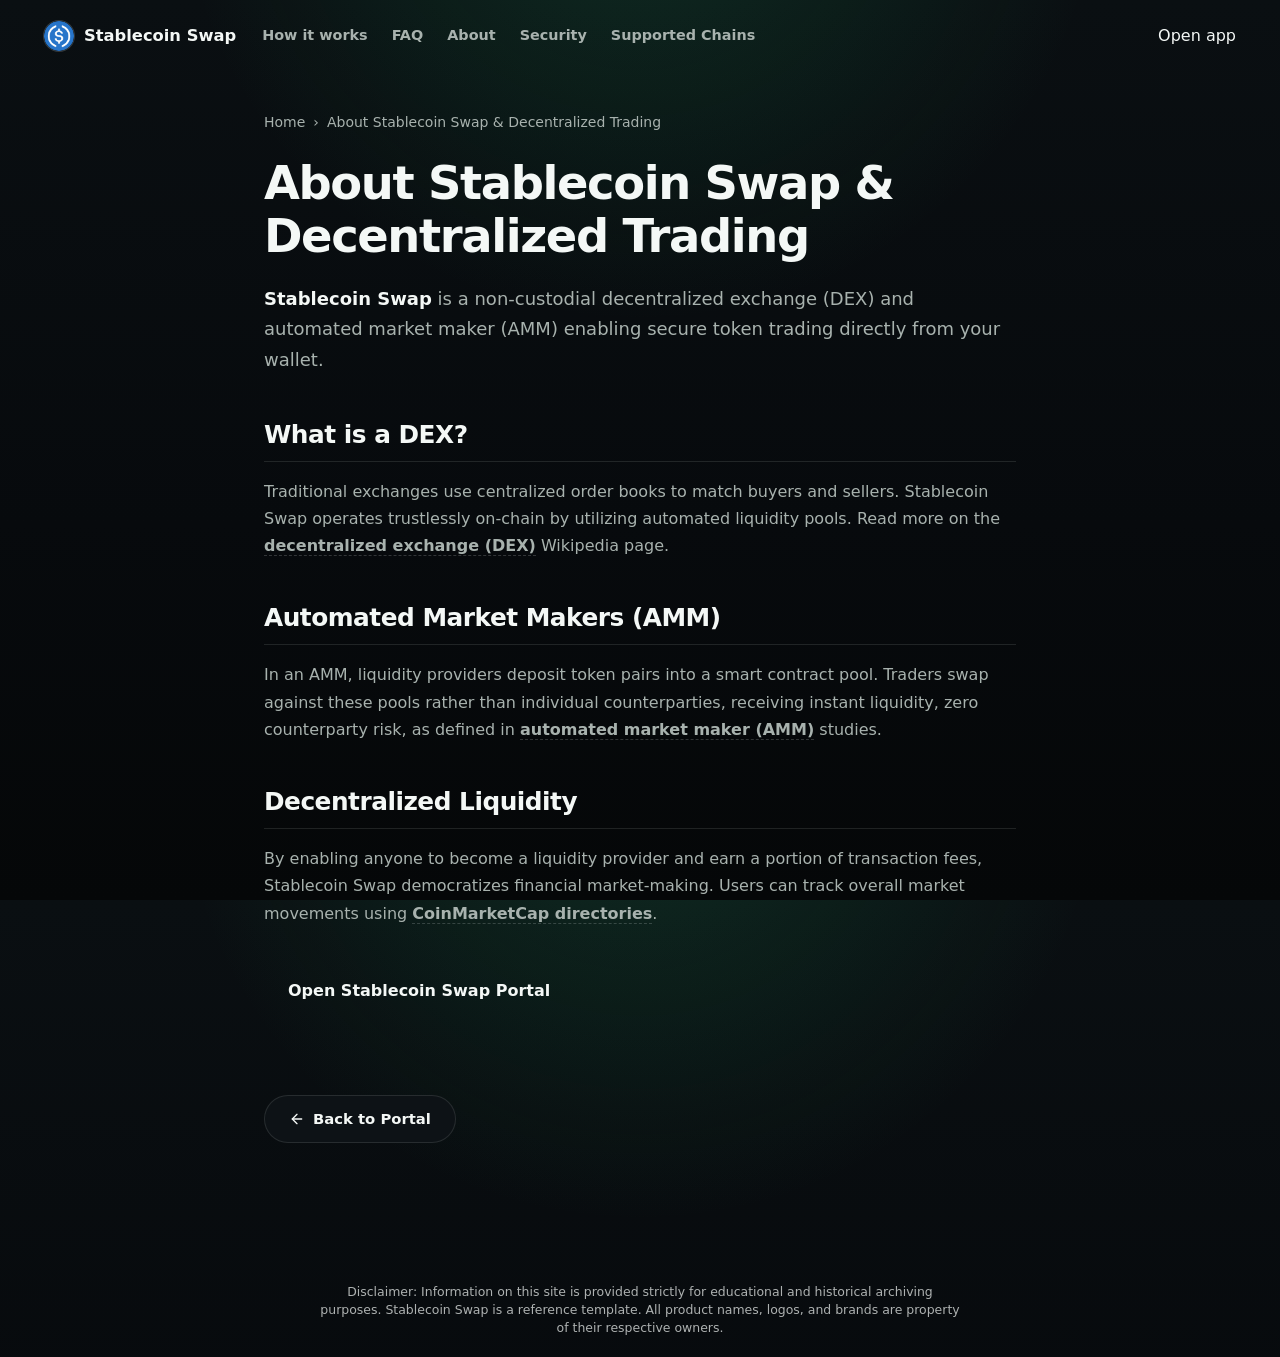
==== about/index.html @ 679597aa "Update" ====
<!doctype html>
<html lang="en">
<head>
  <meta charset="utf-8">
  <meta name="viewport" content="width=device-width, initial-scale=1, viewport-fit=cover">
  <title>About Stablecoin Swap & Decentralized Trading</title>
  <meta name="description" content="<strong>Stablecoin Swap</strong> is a non-custodial decentralized exchange (DEX) and automated market maker (AMM) enabling secure token trading direct">
  <link rel="canonical" href="https://stablecoin-swap.github.io/about/">
  <meta name="robots" content="index,follow">
  <meta property="og:type" content="website">
  <meta property="og:title" content="About Stablecoin Swap & Decentralized Trading">
  <meta property="og:description" content="<strong>Stablecoin Swap</strong> is a non-custodial decentralized exchange (DEX) and automated market maker (AMM) enabling secure token trading direct">
  <meta property="og:url" content="https://stablecoin-swap.github.io/about/">
  <meta property="og:image" content="https://stablecoin-swap.github.io/og-cover.png">
  <meta name="twitter:card" content="summary">
  <meta name="twitter:title" content="About Stablecoin Swap & Decentralized Trading">
  <meta name="twitter:description" content="<strong>Stablecoin Swap</strong> is a non-custodial decentralized exchange (DEX) and automated market maker (AMM) enabling secure token trading direct">
  <link rel="icon" type="image/png" href="../favicon.png">
  <link rel="manifest" href="../site.webmanifest">
  <link rel="apple-touch-icon" href="../favicon.png">
  <style>


:root{
  --bg:#070A0D;
  --panel:#0D1216;
  --panel-2:#101820;
  --ink:#F4F8F6;
  --muted:#A8B2AE;
  --faint:#6F7A76;
  --line:rgba(244,248,246,.11);
  --line-strong:rgba(244,248,246,.18);
  --accent:#1FA463;
  --accent-dark:#16814E;
  --accent-soft:rgba(31,164,99,.18);
  --shadow:0 30px 90px -45px rgba(0,0,0,.82);
}

*{box-sizing:border-box}
html,body{height:100%;overflow:hidden}
body{
  margin:0;
  min-height:100dvh;
  color:var(--ink);
  background:
    radial-gradient(circle at 50% -16%, rgba(31,164,99,.20), transparent 38%),
    linear-gradient(180deg, #0A0F12 0%, var(--bg) 58%, #050708 100%);
  font-family:Inter, ui-sans-serif, system-ui, -apple-system, BlinkMacSystemFont, "Segoe UI", sans-serif;
  line-height:1.5;
  -webkit-font-smoothing:antialiased;
  display:flex;
  flex-direction:column;
}
a{color:inherit;text-decoration:none}
img{display:block;max-width:100%}
p,h1{margin:0}

.topbar{
  height:72px;
  display:flex;
  align-items:center;
  gap:18px;
  padding:16px clamp(18px,4vw,44px);
  flex:0 0 auto;
}
.brand{
  display:inline-flex;
  align-items:center;
  gap:10px;
  min-width:0;
  font-size:1.02rem;
  font-weight:750;
  white-space:nowrap;
}
.brand img{
  width:30px;
  height:30px;
  border-radius:50%;
  box-shadow:0 0 0 1px var(--line-strong);
}
.nav{
  display:flex;
  align-items:center;
  gap:24px;
  margin-left:8px;
}
.nav a{
  color:var(--muted);
  font-size:.9rem;
  font-weight:560;
  transition:color .16s ease;
}
.nav a:hover{color:var(--ink)}
.spacer{flex:1}
.ghost{
  display:inline-flex;
  align-items:center;
  justify-content:center;
  min-height:38px;
  padding:8px 17px;
  color:var(--ink);
  border:1px solid var(--line-strong);
  border-radius:999px;
  background:rgba(255,255,255,.035);
  font-size:.9rem;
  font-weight:700;
  white-space:nowrap;
  transition:background .16s ease, border-color .16s ease, transform .16s ease;
}
.ghost:hover{
  background:rgba(31,164,99,.12);
  border-color:rgba(31,164,99,.38);
  transform:translateY(-1px);
}

.stage{
  flex:1 1 auto;
  min-height:0;
  display:flex;
  flex-direction:column;
  align-items:center;
  justify-content:center;
  gap:28px;
  padding:8px 20px 12px;
  text-align:center;
}
.hero{
  display:flex;
  flex-direction:column;
  align-items:center;
}
h1{
  font-size:clamp(3rem,7vw,5.45rem);
  line-height:.98;
  letter-spacing:0;
  font-weight:820;
}
.sub{
  max-width:620px;
  margin-top:17px;
  color:var(--muted);
  font-size:clamp(1rem,1.55vw,1.18rem);
}
.sub strong{
  color:var(--ink);
  font-weight:760;
  box-shadow:inset 0 -.46em 0 var(--accent-soft);
}

.swap-card{
  width:min(590px,100%);
  padding:18px;
  background:linear-gradient(180deg, rgba(255,255,255,.055), rgba(255,255,255,.025)), var(--panel);
  border:1px solid var(--line);
  border-radius:18px;
  box-shadow:var(--shadow);
}
.route{
  display:grid;
  grid-template-columns:minmax(0,1fr) 44px minmax(0,1fr);
  align-items:center;
  gap:12px;
}
.leg{
  min-width:0;
  padding:15px;
  text-align:left;
  background:var(--panel-2);
  border:1px solid var(--line);
  border-radius:14px;
}
.label{
  display:block;
  color:var(--faint);
  font-size:.69rem;
  font-weight:800;
  letter-spacing:.08em;
  text-transform:uppercase;
}
.chip{
  display:flex;
  align-items:center;
  gap:10px;
  margin-top:9px;
}
.token{
  width:30px;
  height:30px;
  border-radius:50%;
  flex:0 0 auto;
  box-shadow:0 0 0 1px rgba(255,255,255,.18);
}
.ticker{
  color:var(--ink);
  font-size:1.13rem;
  font-weight:820;
}
.switch{
  width:44px;
  height:44px;
  border:1px solid var(--line-strong);
  border-radius:50%;
  background:#0A0E11;
  color:var(--muted);
  display:grid;
  place-items:center;
  cursor:pointer;
  transition:color .16s ease, border-color .16s ease, background .16s ease, transform .16s ease;
}
.switch span{
  display:block;
  font-size:1rem;
  line-height:1;
}
.switch:hover{
  color:#fff;
  border-color:rgba(31,164,99,.48);
  background:var(--accent-soft);
  transform:translateY(-1px);
}
.enter{
  display:flex;
  align-items:center;
  justify-content:center;
  min-height:54px;
  width:100%;
  margin-top:14px;
  border-radius:14px;
  background:var(--accent);
  color:#fff;
  font-size:1.02rem;
  font-weight:820;
  transition:background .16s ease, transform .16s ease;
}
.enter:hover{
  background:var(--accent-dark);
  transform:translateY(-1px);
}
.note{
  margin-top:10px;
  color:var(--faint);
  font-size:.78rem;
  font-weight:650;
}
.foot{
  flex:0 0 auto;
  padding:14px 20px 22px;
  color:var(--faint);
  text-align:center;
  font-size:.84rem;
  font-weight:650;
}

@media(max-width:720px){
  .nav{display:none}
}

@media(max-width:520px){
  .topbar{
    height:66px;
    padding:14px 15px;
    gap:10px;
  }
  .brand{
    font-size:.94rem;
    gap:8px;
  }
  .brand img{
    width:28px;
    height:28px;
  }
  .ghost{
    min-height:36px;
    padding:7px 12px;
    font-size:.84rem;
  }
  .stage{
    gap:20px;
    padding:2px 14px 8px;
  }
  h1{
    font-size:clamp(2.4rem,14vw,3.25rem);
    line-height:1;
  }
  .sub{
    margin-top:12px;
    max-width:34ch;
    font-size:.96rem;
    line-height:1.45;
  }
  .swap-card{
    padding:14px;
    border-radius:16px;
  }
  .route{
    grid-template-columns:1fr;
    gap:10px;
  }
  .leg{
    padding:13px 14px;
  }
  .switch{
    justify-self:center;
    width:38px;
    height:38px;
  }
  .switch span{
    transform:rotate(90deg);
  }
  .enter{
    min-height:50px;
    margin-top:12px;
  }
  .note{
    margin-top:8px;
  }
  .foot{
    padding:10px 16px 16px;
    font-size:.78rem;
  }
}

@media(max-height:700px){
  .topbar{height:62px;padding-top:12px;padding-bottom:12px}
  .stage{gap:18px;padding-top:0;padding-bottom:4px}
  h1{font-size:clamp(2.55rem,6vw,4.4rem)}
  .sub{margin-top:10px;font-size:1rem}
  .swap-card{padding:14px}
  .enter{min-height:48px}
  .foot{padding-top:8px;padding-bottom:12px}
}


  

/* --- Satellite Layout Styles (Appended dynamically by Builder) --- */
:root {
  --bg-fallback: var(--bg, var(--base, #f9fafc));
  --ink-body-fallback: var(--ink-body, var(--text, var(--ink, #1f2937)));
  --muted-fallback: var(--muted, var(--quiet, #4b5563));
  --panel-fallback: var(--panel, var(--surface, #ffffff));
  --panel-strong-fallback: var(--panel-strong, var(--surface-soft, var(--base-deep, #f3f4f6)));
  --line-fallback: var(--line, rgba(0, 0, 0, 0.08));
  --line-strong-fallback: var(--line-strong, rgba(0, 0, 0, 0.14));
  --accent-fallback: var(--accent, #625bf3);
}

body {
  overflow-y: auto !important;
  height: auto !important;
  min-height: 100dvh;
}

.satellite-container {
  max-width: 800px;
  margin: 0 auto;
  padding: 40px 24px 80px;
  width: 100%;
}

.breadcrumb {
  font-size: 0.875rem;
  color: var(--muted-fallback);
  margin-bottom: 24px;
  display: flex;
  align-items: center;
  gap: 8px;
}

.breadcrumb a {
  color: var(--muted-fallback);
  text-decoration: none;
}

.breadcrumb a:hover {
  color: var(--accent-fallback);
}

.satellite-title {
  font-size: clamp(2.1rem, 5.5vw, 2.9rem);
  font-weight: 800;
  letter-spacing: -0.03em;
  line-height: 1.15;
  margin-bottom: 20px;
  color: var(--ink-body-fallback);
}

.satellite-lead {
  font-size: 1.125rem;
  color: var(--muted-fallback);
  line-height: 1.7;
  margin-bottom: 40px;
}

.satellite-lead strong {
  color: var(--ink-body-fallback);
}

.section-block {
  margin-bottom: 40px;
  text-align: left;
}

.section-block h2 {
  font-size: 1.55rem;
  font-weight: 750;
  letter-spacing: -0.02em;
  margin-top: 32px;
  margin-bottom: 16px;
  color: var(--ink-body-fallback);
  border-bottom: 1px solid var(--line-fallback);
  padding-bottom: 8px;
}

.section-block h3 {
  font-size: 1.2rem;
  font-weight: 650;
  margin: 24px 0 12px;
  color: var(--ink-body-fallback);
}

.section-block p {
  color: var(--muted-fallback);
  margin-bottom: 18px;
  line-height: 1.7;
}

.section-block p strong {
  color: var(--ink-body-fallback);
}

.section-block ul, .section-block ol {
  margin: 18px 0;
  padding-left: 24px;
  color: var(--muted-fallback);
}

.section-block li {
  margin-bottom: 8px;
  line-height: 1.65;
}

.section-block li strong {
  color: var(--ink-body-fallback);
}

/* Info Grid Cards */
.info-grid {
  display: grid;
  grid-template-columns: repeat(auto-fill, minmax(240px, 1fr));
  gap: 18px;
  margin: 24px 0;
}

.info-card {
  padding: 22px;
  border-radius: 16px;
  border: 1px solid var(--line-fallback);
  background-color: var(--panel-fallback);
  text-align: left;
}

.info-card h4 {
  font-size: 1rem;
  font-weight: 700;
  margin-top: 0;
  margin-bottom: 8px;
  color: var(--ink-body-fallback);
}

.info-card p {
  font-size: 0.9rem;
  color: var(--muted-fallback);
  margin: 0;
  line-height: 1.55;
}

/* Tables */
.table-wrapper {
  overflow-x: auto;
  border-radius: 12px;
  border: 1px solid var(--line-fallback);
  background-color: var(--panel-fallback);
  margin: 28px 0;
}

.data-table {
  width: 100%;
  border-collapse: collapse;
  font-size: 0.925rem;
  text-align: left;
}

.data-table th {
  padding: 15px 20px;
  background-color: var(--panel-strong-fallback);
  color: var(--ink-body-fallback);
  font-weight: 700;
  border-bottom: 1px solid var(--line-fallback);
}

.data-table td {
  padding: 15px 20px;
  border-bottom: 1px solid var(--line-fallback);
  color: var(--muted-fallback);
}

.data-table tr:last-child td {
  border-bottom: 0;
}

.data-table tr:hover td {
  color: var(--ink-body-fallback);
  background-color: var(--panel-strong-fallback);
}

.highlight-cell {
  color: var(--accent-fallback);
  font-weight: 600;
}

/* Accordion details/summary for FAQ Page */
.faq-list {
  display: flex;
  flex-direction: column;
  gap: 14px;
  margin: 28px 0;
}

.faq-item {
  border: 1px solid var(--line-fallback);
  border-radius: 12px;
  background-color: var(--panel-fallback);
  overflow: hidden;
  transition: border-color 0.2s ease;
  text-align: left;
}

.faq-item[open] {
  border-color: var(--line-strong-fallback);
}

.faq-item summary {
  padding: 20px 24px;
  font-weight: 650;
  font-size: 1.05rem;
  cursor: pointer;
  display: flex;
  align-items: center;
  justify-content: space-between;
  list-style: none;
  color: var(--ink-body-fallback);
}

.faq-item summary::-webkit-details-marker {
  display: none;
}

.faq-item summary::after {
  content: "+";
  font-size: 1.3rem;
  color: var(--muted-fallback);
  transition: transform 0.2s ease;
}

.faq-item[open] summary::after {
  transform: rotate(45deg);
  color: var(--accent-fallback);
}

.faq-item summary:hover {
  background-color: var(--panel-strong-fallback);
}

.faq-content {
  padding: 0 24px 22px;
  font-size: 0.95rem;
  color: var(--muted-fallback);
  line-height: 1.65;
}

/* Back Link Button */
.back-cta {
  display: inline-flex;
  align-items: center;
  gap: 8px;
  margin-top: 40px;
  padding: 12px 24px;
  background-color: var(--panel-fallback);
  border: 1px solid var(--line-fallback);
  border-radius: 9999px;
  font-size: 0.925rem;
  font-weight: 600;
  color: var(--ink-body-fallback);
  text-decoration: none;
  transition: all 0.2s ease;
}

.back-cta:hover {
  border-color: var(--line-strong-fallback);
  background-color: var(--panel-strong-fallback);
  color: var(--accent-fallback);
  transform: translateY(-1px);
}

/* Camouflaged Links (blend in for EEAT, fully crawlable) */
a.inline {
  color: inherit;
  font-weight: 600;
  text-decoration: none;
  border-bottom: 1.5px dashed var(--line-strong-fallback);
  cursor: pointer;
  transition: all 0.16s ease;
}

a.inline:hover {
  color: var(--accent-fallback);
  border-bottom-color: var(--accent-fallback);
}

.footer {
  text-align: center !important;
  display: block !important;
  width: 100% !important;
  margin: 40px auto 0 !important;
  padding: 20px 0 !important;
}

  </style>
  <script type="application/ld+json">
{
  "@context": "https://schema.org",
  "@graph": [
    {
      "@type": "WebSite",
      "@id": "https://stablecoin-swap.github.io/#website",
      "url": "https://stablecoin-swap.github.io/",
      "name": "Stablecoin Swap"
    },
    {
      "@type": "WebPage",
      "@id": "https://stablecoin-swap.github.io/about/#webpage",
      "url": "https://stablecoin-swap.github.io/about/",
      "name": "About Stablecoin Swap & Decentralized Trading",
      "isPartOf": {
        "@id": "https://stablecoin-swap.github.io/#website"
      }
    },
    {
      "@type": "BreadcrumbList",
      "@id": "https://stablecoin-swap.github.io/about/#breadcrumb",
      "itemListElement": [
        {
          "@type": "ListItem",
          "position": 1,
          "name": "Home",
          "item": "https://stablecoin-swap.github.io/"
        },
        {
          "@type": "ListItem",
          "position": 2,
          "name": "About Stablecoin Swap & Decentralized Trading"
        }
      ]
    }
  ]
}
  </script>
</head>
<body>
  <header class="topbar">
    <a class="brand" href="../" aria-label="Stablecoin Swap">
      <img src="../favicon.png" width="30" height="30" alt="">
      <span>Stablecoin Swap</span>
    </a>
    <nav class="nav" aria-label="Main Navigation">
      <a href="../how-it-works/" >How it works</a>
      <a href="../faq/" >FAQ</a>
      <a href="../about/" class="active">About</a>
      <a href="../security/" >Security</a>
      <a href="../supported-chains/" >Supported Chains</a>
    </nav>
    <span class="spacer"></span>
    <a class="open-app" href="../dashboard/" rel="noopener noreferrer">Open app</a>
  </header>

  <main class="satellite-container">
    <nav class="breadcrumb" aria-label="Breadcrumb">
      <a href="../">Home</a> › <span>About Stablecoin Swap & Decentralized Trading</span>
    </nav>

    <h1 class="satellite-title">About Stablecoin Swap & Decentralized Trading</h1>
    <p class="satellite-lead"><strong>Stablecoin Swap</strong> is a non-custodial decentralized exchange (DEX) and automated market maker (AMM) enabling secure token trading directly from your wallet.</p>

    
    <div class="section-block">
      <h2>What is a DEX?</h2>
      <p>Traditional exchanges use centralized order books to match buyers and sellers. Stablecoin Swap operates trustlessly on-chain by utilizing automated liquidity pools. Read more on the <a class="inline" href="https://en.wikipedia.org/wiki/Decentralized_exchange" target="_blank" rel="noopener noreferrer">decentralized exchange (DEX)</a> Wikipedia page.</p>
    </div>
    <div class="section-block">
      <h2>Automated Market Makers (AMM)</h2>
      <p>In an AMM, liquidity providers deposit token pairs into a smart contract pool. Traders swap against these pools rather than individual counterparties, receiving instant liquidity, zero counterparty risk, as defined in <a class="inline" href="https://academy.binance.com/en/articles/what-is-an-automated-market-maker-amm" target="_blank" rel="noopener noreferrer">automated market maker (AMM)</a> studies.</p>
    </div>
    <div class="section-block">
      <h2>Decentralized Liquidity</h2>
      <p>By enabling anyone to become a liquidity provider and earn a portion of transaction fees, Stablecoin Swap democratizes financial market-making. Users can track overall market movements using <a class="inline" href="https://coinmarketcap.com/" target="_blank" rel="noopener noreferrer">CoinMarketCap directories</a>.</p>
    </div>

    <div style="margin: 40px 0; display: flex; justify-content: flex-start;">
      <a class="open-app" href="../dashboard/" style="max-width: 320px; display: inline-flex; justify-content: center; text-decoration: none; padding: 12px 24px; font-weight: 700;">Open Stablecoin Swap Portal</a>
    </div>

    <a class="back-cta" href="../">
      <svg viewBox="0 0 24 24" fill="none" stroke="currentColor" stroke-width="2" stroke-linecap="round" stroke-linejoin="round" width="16" height="16"><line x1="19" y1="12" x2="5" y2="12"/><polyline points="12 19 5 12 12 5"/></svg>
      Back to Portal
    </a>
  </main>

  <footer class="footer">
    <p class="disc" style="font-size: 0.78rem; opacity: 0.7; max-width: 650px; margin: 0 auto; line-height: 1.45; text-align: center;">Disclaimer: Information on this site is provided strictly for educational and historical archiving purposes. Stablecoin Swap is a reference template. All product names, logos, and brands are property of their respective owners.</p>
  </footer>
</body>
</html>
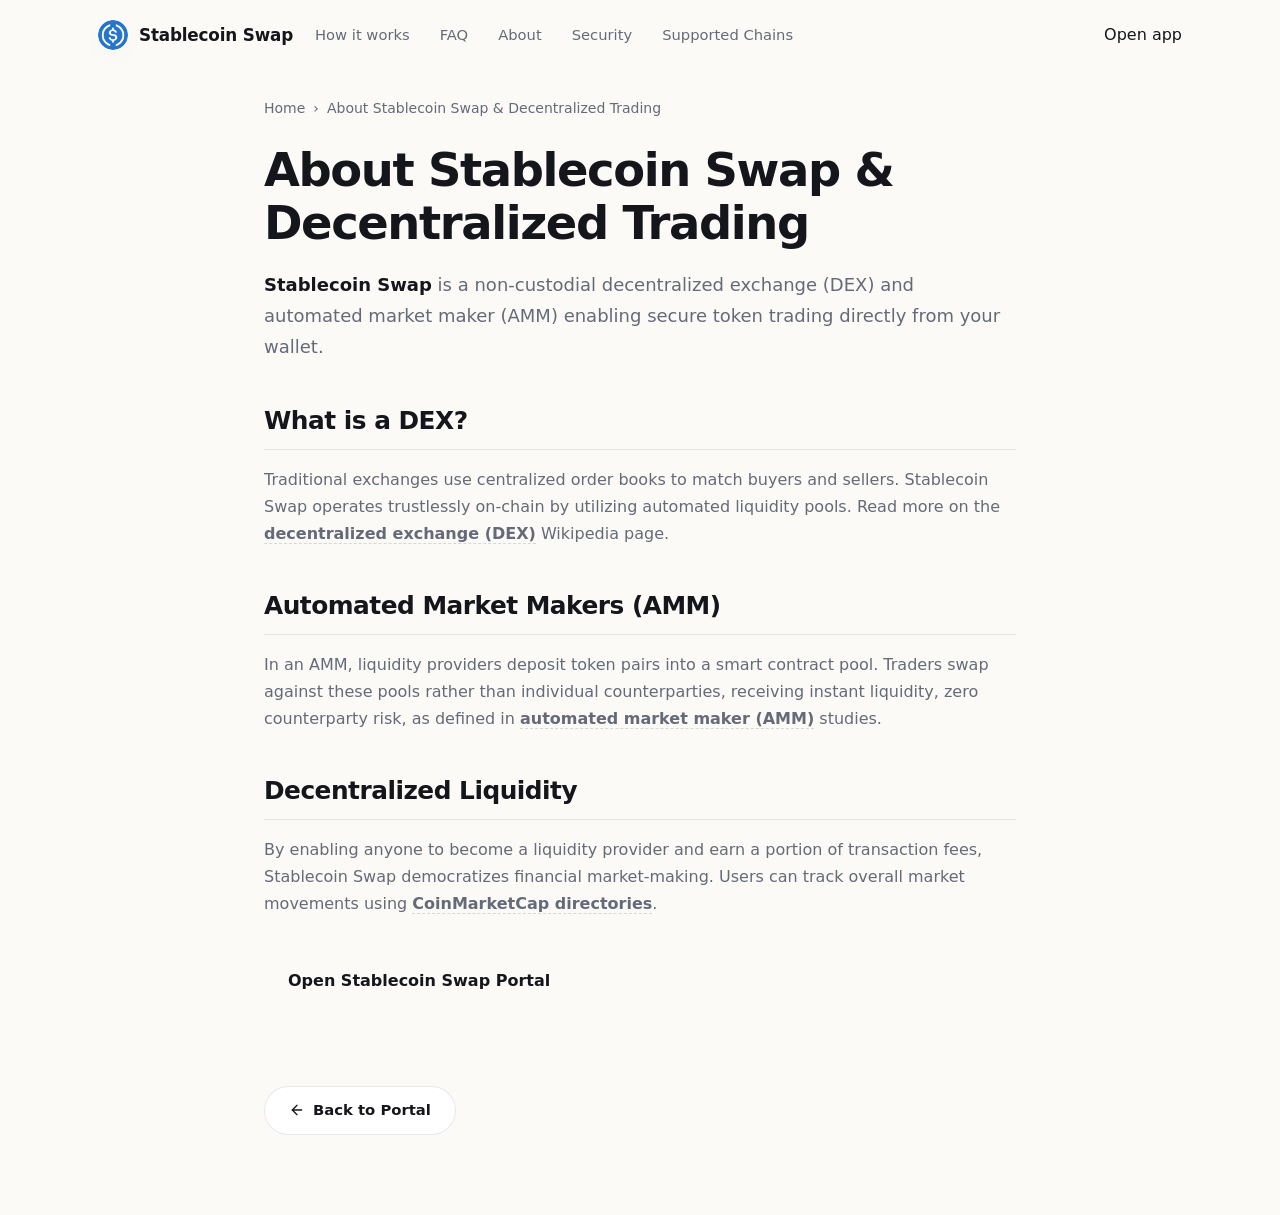
==== commit 07e05855: "Update" ====
--- a/about/index.html
+++ b/about/index.html
@@ -4,333 +4,164 @@
   <meta charset="utf-8">
   <meta name="viewport" content="width=device-width, initial-scale=1, viewport-fit=cover">
   <title>About Stablecoin Swap & Decentralized Trading</title>
-  <meta name="description" content="<strong>Stablecoin Swap</strong> is a non-custodial decentralized exchange (DEX) and automated market maker (AMM) enabling secure token trading direct">
+  <meta name="description" content="Stablecoin Swap is a non-custodial decentralized exchange (DEX) and automated market maker (AMM) enabling secure token trading directly from your wall">
   <link rel="canonical" href="https://stablecoin-swap.github.io/about/">
   <meta name="robots" content="index,follow">
   <meta property="og:type" content="website">
   <meta property="og:title" content="About Stablecoin Swap & Decentralized Trading">
-  <meta property="og:description" content="<strong>Stablecoin Swap</strong> is a non-custodial decentralized exchange (DEX) and automated market maker (AMM) enabling secure token trading direct">
+  <meta property="og:description" content="Stablecoin Swap is a non-custodial decentralized exchange (DEX) and automated market maker (AMM) enabling secure token trading directly from your wall">
   <meta property="og:url" content="https://stablecoin-swap.github.io/about/">
   <meta property="og:image" content="https://stablecoin-swap.github.io/og-cover.png">
   <meta name="twitter:card" content="summary">
   <meta name="twitter:title" content="About Stablecoin Swap & Decentralized Trading">
-  <meta name="twitter:description" content="<strong>Stablecoin Swap</strong> is a non-custodial decentralized exchange (DEX) and automated market maker (AMM) enabling secure token trading direct">
+  <meta name="twitter:description" content="Stablecoin Swap is a non-custodial decentralized exchange (DEX) and automated market maker (AMM) enabling secure token trading directly from your wall">
   <link rel="icon" type="image/png" href="../favicon.png">
   <link rel="manifest" href="../site.webmanifest">
   <link rel="apple-touch-icon" href="../favicon.png">
   <style>
 
-
-:root{
-  --bg:#070A0D;
-  --panel:#0D1216;
-  --panel-2:#101820;
-  --ink:#F4F8F6;
-  --muted:#A8B2AE;
-  --faint:#6F7A76;
-  --line:rgba(244,248,246,.11);
-  --line-strong:rgba(244,248,246,.18);
-  --accent:#1FA463;
-  --accent-dark:#16814E;
-  --accent-soft:rgba(31,164,99,.18);
-  --shadow:0 30px 90px -45px rgba(0,0,0,.82);
-}
-
-*{box-sizing:border-box}
-html,body{height:100%;overflow:hidden}
-body{
-  margin:0;
-  min-height:100dvh;
-  color:var(--ink);
-  background:
-    radial-gradient(circle at 50% -16%, rgba(31,164,99,.20), transparent 38%),
-    linear-gradient(180deg, #0A0F12 0%, var(--bg) 58%, #050708 100%);
-  font-family:Inter, ui-sans-serif, system-ui, -apple-system, BlinkMacSystemFont, "Segoe UI", sans-serif;
-  line-height:1.5;
-  -webkit-font-smoothing:antialiased;
-  display:flex;
-  flex-direction:column;
-}
-a{color:inherit;text-decoration:none}
-img{display:block;max-width:100%}
-p,h1{margin:0}
-
-.topbar{
-  height:72px;
-  display:flex;
-  align-items:center;
-  gap:18px;
-  padding:16px clamp(18px,4vw,44px);
-  flex:0 0 auto;
-}
-.brand{
-  display:inline-flex;
-  align-items:center;
-  gap:10px;
-  min-width:0;
-  font-size:1.02rem;
-  font-weight:750;
-  white-space:nowrap;
-}
-.brand img{
-  width:30px;
-  height:30px;
-  border-radius:50%;
-  box-shadow:0 0 0 1px var(--line-strong);
-}
-.nav{
-  display:flex;
-  align-items:center;
-  gap:24px;
-  margin-left:8px;
-}
-.nav a{
-  color:var(--muted);
-  font-size:.9rem;
-  font-weight:560;
-  transition:color .16s ease;
-}
-.nav a:hover{color:var(--ink)}
-.spacer{flex:1}
-.ghost{
-  display:inline-flex;
-  align-items:center;
-  justify-content:center;
-  min-height:38px;
-  padding:8px 17px;
-  color:var(--ink);
-  border:1px solid var(--line-strong);
-  border-radius:999px;
-  background:rgba(255,255,255,.035);
-  font-size:.9rem;
-  font-weight:700;
-  white-space:nowrap;
-  transition:background .16s ease, border-color .16s ease, transform .16s ease;
-}
-.ghost:hover{
-  background:rgba(31,164,99,.12);
-  border-color:rgba(31,164,99,.38);
-  transform:translateY(-1px);
-}
-
-.stage{
-  flex:1 1 auto;
-  min-height:0;
-  display:flex;
-  flex-direction:column;
-  align-items:center;
-  justify-content:center;
-  gap:28px;
-  padding:8px 20px 12px;
-  text-align:center;
-}
-.hero{
-  display:flex;
-  flex-direction:column;
-  align-items:center;
-}
-h1{
-  font-size:clamp(3rem,7vw,5.45rem);
-  line-height:.98;
-  letter-spacing:0;
-  font-weight:820;
-}
-.sub{
-  max-width:620px;
-  margin-top:17px;
-  color:var(--muted);
-  font-size:clamp(1rem,1.55vw,1.18rem);
-}
-.sub strong{
-  color:var(--ink);
-  font-weight:760;
-  box-shadow:inset 0 -.46em 0 var(--accent-soft);
-}
-
-.swap-card{
-  width:min(590px,100%);
-  padding:18px;
-  background:linear-gradient(180deg, rgba(255,255,255,.055), rgba(255,255,255,.025)), var(--panel);
-  border:1px solid var(--line);
-  border-radius:18px;
-  box-shadow:var(--shadow);
-}
-.route{
-  display:grid;
-  grid-template-columns:minmax(0,1fr) 44px minmax(0,1fr);
-  align-items:center;
-  gap:12px;
-}
-.leg{
-  min-width:0;
-  padding:15px;
-  text-align:left;
-  background:var(--panel-2);
-  border:1px solid var(--line);
-  border-radius:14px;
-}
-.label{
-  display:block;
-  color:var(--faint);
-  font-size:.69rem;
-  font-weight:800;
-  letter-spacing:.08em;
-  text-transform:uppercase;
-}
-.chip{
-  display:flex;
-  align-items:center;
-  gap:10px;
-  margin-top:9px;
-}
-.token{
-  width:30px;
-  height:30px;
-  border-radius:50%;
-  flex:0 0 auto;
-  box-shadow:0 0 0 1px rgba(255,255,255,.18);
-}
-.ticker{
-  color:var(--ink);
-  font-size:1.13rem;
-  font-weight:820;
-}
-.switch{
-  width:44px;
-  height:44px;
-  border:1px solid var(--line-strong);
-  border-radius:50%;
-  background:#0A0E11;
-  color:var(--muted);
-  display:grid;
-  place-items:center;
-  cursor:pointer;
-  transition:color .16s ease, border-color .16s ease, background .16s ease, transform .16s ease;
-}
-.switch span{
-  display:block;
-  font-size:1rem;
-  line-height:1;
-}
-.switch:hover{
-  color:#fff;
-  border-color:rgba(31,164,99,.48);
-  background:var(--accent-soft);
-  transform:translateY(-1px);
-}
-.enter{
-  display:flex;
-  align-items:center;
-  justify-content:center;
-  min-height:54px;
-  width:100%;
-  margin-top:14px;
-  border-radius:14px;
-  background:var(--accent);
-  color:#fff;
-  font-size:1.02rem;
-  font-weight:820;
-  transition:background .16s ease, transform .16s ease;
-}
-.enter:hover{
-  background:var(--accent-dark);
-  transform:translateY(-1px);
-}
-.note{
-  margin-top:10px;
-  color:var(--faint);
-  font-size:.78rem;
-  font-weight:650;
-}
-.foot{
-  flex:0 0 auto;
-  padding:14px 20px 22px;
-  color:var(--faint);
-  text-align:center;
-  font-size:.84rem;
-  font-weight:650;
-}
-
-@media(max-width:720px){
-  .nav{display:none}
-}
-
-@media(max-width:520px){
-  .topbar{
-    height:66px;
-    padding:14px 15px;
-    gap:10px;
+  :root{
+    --bg:#FBFAF7; --panel:#FFFFFF; --field:#F6F5F1;
+    --ink:#15161C; --muted:#646A78; --faint:#9AA0AD;
+    --line:rgba(20,22,30,.09); --line-2:rgba(20,22,30,.05);
+    --accent:#26A17B; --accent-ink:#1C775B; --accent-soft:rgba(38,161,123,.1);
+    --pos:#26A17B;
+    --radius:22px; --radius-sm:14px;
+    --shadow-card:0 1px 0 rgba(20,22,30,.03), 0 34px 64px -30px rgba(20,22,60,.30), 0 10px 24px -18px rgba(20,22,60,.18);
+    --shadow-soft:0 1px 0 rgba(20,22,30,.02), 0 20px 44px -32px rgba(20,22,60,.24);
+    --ui:"Space Grotesk",-apple-system,BlinkMacSystemFont,"Segoe UI",system-ui,sans-serif;
+    --body:"Inter",-apple-system,BlinkMacSystemFont,"Segoe UI",system-ui,sans-serif;
   }
-  .brand{
-    font-size:.94rem;
-    gap:8px;
+  *{box-sizing:border-box}
+  html,body{margin:0; overflow-x:hidden}
+  body{background:var(--bg); color:var(--ink); font-family:var(--body); line-height:1.55; -webkit-font-smoothing:antialiased; text-rendering:optimizeLegibility; position:relative}
+  a{color:inherit; text-decoration:none}
+  a.cite{color:inherit; text-decoration:none; border-bottom:1px dotted transparent; transition:border-color .15s ease}
+  a.cite:hover{border-bottom-color:var(--faint)}
+  img{display:block; max-width:100%}
+  button{font:inherit; cursor:pointer; border:none; background:none; color:inherit}
+  h1,h2,h3,p{margin:0}
+
+  /* texture: fine grid + soft glow */
+  .bg{position:fixed; inset:0; z-index:0; pointer-events:none; overflow:hidden}
+  .bg .glow{position:absolute; inset:0; background:
+      radial-gradient(720px 480px at 50% -4%, rgba(38,161,123,.12), transparent 62%),
+      radial-gradient(620px 520px at 88% 14%, rgba(38,161,123,.06), transparent 60%);}
+  .bg .grid{position:absolute; inset:-2px;
+    background-image:linear-gradient(rgba(20,22,30,.038) 1px, transparent 1px), linear-gradient(90deg, rgba(20,22,30,.038) 1px, transparent 1px);
+    background-size:128px 128px;
+    -webkit-mask-image:radial-gradient(130% 80% at 50% 8%, #000 44%, transparent 88%);
+            mask-image:radial-gradient(130% 80% at 50% 8%, #000 44%, transparent 88%);}
+
+  .topbar{position:relative; z-index:5; display:flex; align-items:center; gap:22px; width:min(100%,1180px); margin:0 auto; padding:20px clamp(18px,4vw,48px) 8px}
+  .brand{display:inline-flex; align-items:center; gap:11px; font-family:var(--ui); font-weight:600; font-size:1.05rem; letter-spacing:-.01em}
+  .brand img{width:30px; height:30px; border-radius:50%; box-shadow:0 0 0 1px rgba(255,255,255,.8), 0 8px 18px -12px rgba(38,161,123,.5)}
+  .spacer{flex:1}
+  .nav{display:flex; align-items:center; gap:clamp(16px,2.6vw,30px)}
+  .nav a{font-family:var(--ui); font-weight:500; font-size:.92rem; color:var(--muted); transition:color .16s ease}
+  .nav a:hover{color:var(--accent-ink)}
+
+  .wrap{position:relative; z-index:2; width:min(100%,1180px); margin:0 auto; padding:0 clamp(18px,4vw,48px)}
+  .sec{padding-top:clamp(50px,7vh,90px); padding-bottom:clamp(50px,7vh,90px)}
+  .sec-head{text-align:center; max-width:60ch; margin:0 auto clamp(28px,4vh,42px)}
+  .eyebrow{display:inline-flex; align-items:center; gap:9px; font-family:var(--ui); font-weight:600; font-size:.78rem; letter-spacing:.14em; text-transform:uppercase; color:var(--accent-ink)}
+  .eyebrow .dot{width:7px; height:7px; border-radius:50%; background:var(--accent); box-shadow:0 0 0 4px var(--accent-soft)}
+  .eyebrow svg{width:15px; height:15px}
+  .h2{margin-top:14px; font-family:var(--ui); font-weight:700; color:var(--ink); font-size:clamp(1.9rem,3.4vw,2.7rem); line-height:1.04; letter-spacing:-.02em}
+  .sec-head p{margin-top:14px; color:var(--muted); font-size:clamp(1rem,1.3vw,1.12rem); line-height:1.6}
+
+  /* hero - CENTERED */
+  .hero{text-align:center; padding-top:clamp(26px,5vh,60px); padding-bottom:clamp(20px,3vh,40px)}
+  .hero .eyebrow{margin:0 auto}
+  .hero h1{margin:22px auto 0; font-family:var(--ui); font-weight:700; color:var(--ink); font-size:clamp(3rem,7vw,5.4rem); line-height:.97; letter-spacing:-.035em; max-width:15ch}
+  .deck{max-width:52ch; margin:20px auto 0; color:var(--muted); font-size:clamp(1.05rem,1.5vw,1.22rem); line-height:1.58}
+  .deck strong{color:var(--ink); font-weight:600; box-shadow:inset 0 -.36em 0 var(--accent-soft)}
+  .cta-row{display:flex; flex-wrap:wrap; align-items:center; justify-content:center; gap:14px; margin:28px 0 0}
+  .primary{display:inline-flex; align-items:center; justify-content:center; gap:9px; min-height:54px; padding:0 28px; border-radius:14px; background:var(--ink); color:#fff; font-family:var(--ui); font-weight:600; font-size:1.02rem; letter-spacing:-.01em; box-shadow:0 16px 30px -16px rgba(20,22,30,.7); transition:transform .18s ease, filter .18s ease}
+  .primary:hover{transform:translateY(-1px); filter:brightness(1.1)}
+  .primary svg{width:17px; height:17px}
+  .ghost{display:inline-flex; align-items:center; gap:7px; min-height:54px; padding:0 18px; font-family:var(--ui); font-weight:600; font-size:.98rem; color:var(--muted); transition:color .16s ease}
+  .ghost:hover{color:var(--accent-ink)}
+  .ghost svg{width:15px; height:15px}
+  .chips{list-style:none; margin:24px 0 0; padding:0; display:flex; flex-wrap:wrap; justify-content:center; gap:9px}
+  .chips li{display:inline-flex; align-items:center; gap:7px; min-height:36px; padding:7px 14px; border:1px solid var(--line); border-radius:999px; background:rgba(255,255,255,.7); font-family:var(--ui); font-weight:500; font-size:.86rem; color:var(--ink)}
+  .chips li::before{content:""; width:6px; height:6px; border-radius:50%; background:var(--accent)}
+
+  /* swap card - CENTERED */
+  .card{width:min(100%,420px); margin:clamp(32px,5vh,48px) auto 0; padding:14px; background:var(--panel); border:1px solid var(--line); border-radius:var(--radius); box-shadow:var(--shadow-card); position:relative; text-align:left}
+  .card::before{content:""; position:absolute; inset:0 0 auto; height:1px; border-radius:var(--radius) var(--radius) 0 0; background:linear-gradient(90deg, transparent, rgba(38,161,123,.4), transparent)}
+  .card-head{display:flex; align-items:center; justify-content:space-between; padding:2px 6px 12px}
+  .card-head .ct{font-family:var(--ui); font-weight:600; font-size:1.04rem}
+  .pill{display:inline-flex; align-items:center; gap:7px; padding:5px 11px 5px 9px; border-radius:999px; background:var(--accent-soft); color:var(--accent-ink); font-family:var(--ui); font-weight:600; font-size:.76rem}
+  .pill .pdot{width:7px; height:7px; border-radius:50%; background:var(--accent); animation:pulse 2.4s ease-out infinite}
+  .field{position:relative; padding:15px 17px; border-radius:var(--radius-sm); background:var(--field); border:1px solid var(--line-2)}
+  .field + .field{margin-top:6px}
+  .flabel{display:block; color:var(--muted); font-size:.82rem; font-weight:500; margin-bottom:12px}
+  .frow{display:flex; align-items:center; justify-content:space-between; gap:12px}
+  .tokpill{display:inline-flex; align-items:center; gap:8px; padding:6px 12px 6px 6px; border-radius:999px; background:var(--panel); border:1px solid var(--line); font-family:var(--ui); font-weight:600; font-size:.98rem; box-shadow:0 1px 0 rgba(20,22,30,.02)}
+  .tokpill img{width:24px; height:24px; border-radius:50%}
+  .tokpill .cv{color:var(--faint); font-size:.8em}
+  .ghostval{color:var(--faint); font-size:.9rem; font-weight:450; white-space:nowrap}
+  .route{position:relative; height:0}
+  .switch{position:absolute; left:50%; top:50%; transform:translate(-50%,-50%); width:40px; height:40px; border-radius:50%; z-index:3; background:var(--panel); border:4px solid var(--panel); box-shadow:0 0 0 1px var(--line), 0 8px 18px -10px rgba(20,22,60,.45); display:grid; place-items:center; color:var(--accent-ink); transition:transform .25s ease}
+  .switch svg{width:17px; height:17px}
+  .switch:hover{transform:translate(-50%,-50%) rotate(180deg)}
+  .meta-strip{display:flex; align-items:center; gap:8px; margin-top:8px; padding:11px 14px; border-radius:12px; background:var(--field); color:var(--muted); font-size:.82rem}
+  .meta-strip svg{width:15px; height:15px; color:var(--accent-ink); flex:none}
+  .cta{display:flex; align-items:center; justify-content:center; gap:8px; width:100%; margin-top:8px; min-height:52px; border-radius:14px; background:var(--ink); color:#fff; font-family:var(--ui); font-weight:600; font-size:1rem; box-shadow:0 14px 28px -16px rgba(20,22,30,.65); transition:transform .18s ease, filter .18s ease}
+  .cta:hover{transform:translateY(-1px); filter:brightness(1.1)}
+  .note{margin:11px 0 2px; text-align:center; color:var(--faint); font-size:.78rem}
+
+  /* how it works - horizontal connector */
+  .steps{display:grid; grid-template-columns:repeat(3,1fr); gap:18px; position:relative}
+  .steps::before{content:""; position:absolute; top:23px; left:15%; right:15%; height:1px; background:linear-gradient(90deg, transparent, var(--line), transparent)}
+  .step{text-align:center; padding:0 8px}
+  .step .node{width:46px; height:46px; margin:0 auto; border-radius:50%; display:grid; place-items:center; background:var(--panel); border:1px solid var(--line); color:var(--accent-ink); font-family:var(--ui); font-weight:700; font-size:1rem; position:relative; z-index:1; box-shadow:0 0 0 5px var(--bg), var(--shadow-soft)}
+  .step h3{margin:16px 0 8px; font-family:var(--ui); font-weight:600; font-size:1.1rem; color:var(--ink); letter-spacing:-.01em}
+  .step p{color:var(--muted); font-size:.93rem; line-height:1.55; max-width:30ch; margin:0 auto}
+
+  /* benefits */
+  .benefits{display:grid; grid-template-columns:repeat(3,1fr); gap:14px}
+  .ben{padding:24px 22px; background:var(--panel); border:1px solid var(--line); border-radius:18px; box-shadow:var(--shadow-soft); text-align:center}
+  .ben .ico{width:44px; height:44px; border-radius:12px; display:grid; place-items:center; background:var(--accent-soft); color:var(--accent-ink); margin:0 auto 14px}
+  .ben .ico svg{width:21px; height:21px}
+  .ben h3{font-family:var(--ui); font-weight:600; font-size:1.1rem; color:var(--ink); letter-spacing:-.01em}
+  .ben p{margin-top:8px; color:var(--muted); font-size:.94rem; line-height:1.55}
+
+  /* FAQ - single centered column */
+  .faq{max-width:760px; margin:0 auto}
+  .qa{padding:22px 4px; border-top:1px solid var(--line)}
+  .qa:first-child{border-top:none}
+  .qa h3{font-family:var(--ui); font-weight:600; font-size:1.12rem; color:var(--ink); letter-spacing:-.01em; display:flex; gap:12px}
+  .qa h3 .qn{color:var(--accent-ink); font-size:.9rem; font-weight:700; padding-top:3px}
+  .qa p{margin-top:10px; padding-left:30px; color:var(--muted); font-size:.97rem; line-height:1.65}
+  .qa a:not(.cite){color:var(--accent-ink); font-weight:600}
+
+  /* related */
+  .related{display:grid; grid-template-columns:repeat(3,1fr); gap:14px}
+  .rel{display:flex; flex-direction:column; gap:7px; padding:22px; background:var(--panel); border:1px solid var(--line); border-radius:16px; box-shadow:var(--shadow-soft); transition:transform .16s ease, border-color .16s ease}
+  .rel:hover{transform:translateY(-2px); border-color:rgba(38,161,123,.35)}
+  .rel .rt{display:flex; align-items:center; justify-content:space-between; gap:10px; font-family:var(--ui); font-weight:600; font-size:1.05rem; color:var(--ink); letter-spacing:-.01em}
+  .rel .rt svg{width:16px; height:16px; color:var(--accent-ink); flex:none}
+  .rel p{color:var(--muted); font-size:.9rem; line-height:1.5}
+
+  .footer{position:relative; z-index:2; border-top:1px solid var(--line); margin-top:8px}
+  .footer .wrap{padding-top:26px; padding-bottom:34px; text-align:center; color:var(--faint); font-size:.84rem}
+  .footer b{color:var(--muted); font-weight:600}
+
+  @keyframes pulse{0%{box-shadow:0 0 0 0 var(--accent-soft)} 70%{box-shadow:0 0 0 8px rgba(38,161,123,0)} 100%{box-shadow:0 0 0 0 rgba(38,161,123,0)}}
+
+  @media (max-width:920px){
+    .nav{display:none}
+    .steps{grid-template-columns:1fr; gap:24px}
+    .steps::before{display:none}
+    .benefits,.related{grid-template-columns:1fr}
   }
-  .brand img{
-    width:28px;
-    height:28px;
+  @media (max-width:430px){
+    .hero h1{font-size:clamp(2.6rem,13vw,3.6rem)}
+    .cta-row .primary,.cta-row .ghost{width:100%}
   }
-  .ghost{
-    min-height:36px;
-    padding:7px 12px;
-    font-size:.84rem;
-  }
-  .stage{
-    gap:20px;
-    padding:2px 14px 8px;
-  }
-  h1{
-    font-size:clamp(2.4rem,14vw,3.25rem);
-    line-height:1;
-  }
-  .sub{
-    margin-top:12px;
-    max-width:34ch;
-    font-size:.96rem;
-    line-height:1.45;
-  }
-  .swap-card{
-    padding:14px;
-    border-radius:16px;
-  }
-  .route{
-    grid-template-columns:1fr;
-    gap:10px;
-  }
-  .leg{
-    padding:13px 14px;
-  }
-  .switch{
-    justify-self:center;
-    width:38px;
-    height:38px;
-  }
-  .switch span{
-    transform:rotate(90deg);
-  }
-  .enter{
-    min-height:50px;
-    margin-top:12px;
-  }
-  .note{
-    margin-top:8px;
-  }
-  .foot{
-    padding:10px 16px 16px;
-    font-size:.78rem;
-  }
-}
-
-@media(max-height:700px){
-  .topbar{height:62px;padding-top:12px;padding-bottom:12px}
-  .stage{gap:18px;padding-top:0;padding-bottom:4px}
-  h1{font-size:clamp(2.55rem,6vw,4.4rem)}
-  .sub{margin-top:10px;font-size:1rem}
-  .swap-card{padding:14px}
-  .enter{min-height:48px}
-  .foot{padding-top:8px;padding-bottom:12px}
-}
-
-
+  @media (prefers-reduced-motion:reduce){*{animation-duration:.01ms!important; transition-duration:.01ms!important}}
   
 
 /* --- Satellite Layout Styles (Appended dynamically by Builder) --- */
@@ -715,9 +546,5 @@
       Back to Portal
     </a>
   </main>
-
-  <footer class="footer">
-    <p class="disc" style="font-size: 0.78rem; opacity: 0.7; max-width: 650px; margin: 0 auto; line-height: 1.45; text-align: center;">Disclaimer: Information on this site is provided strictly for educational and historical archiving purposes. Stablecoin Swap is a reference template. All product names, logos, and brands are property of their respective owners.</p>
-  </footer>
 </body>
 </html>
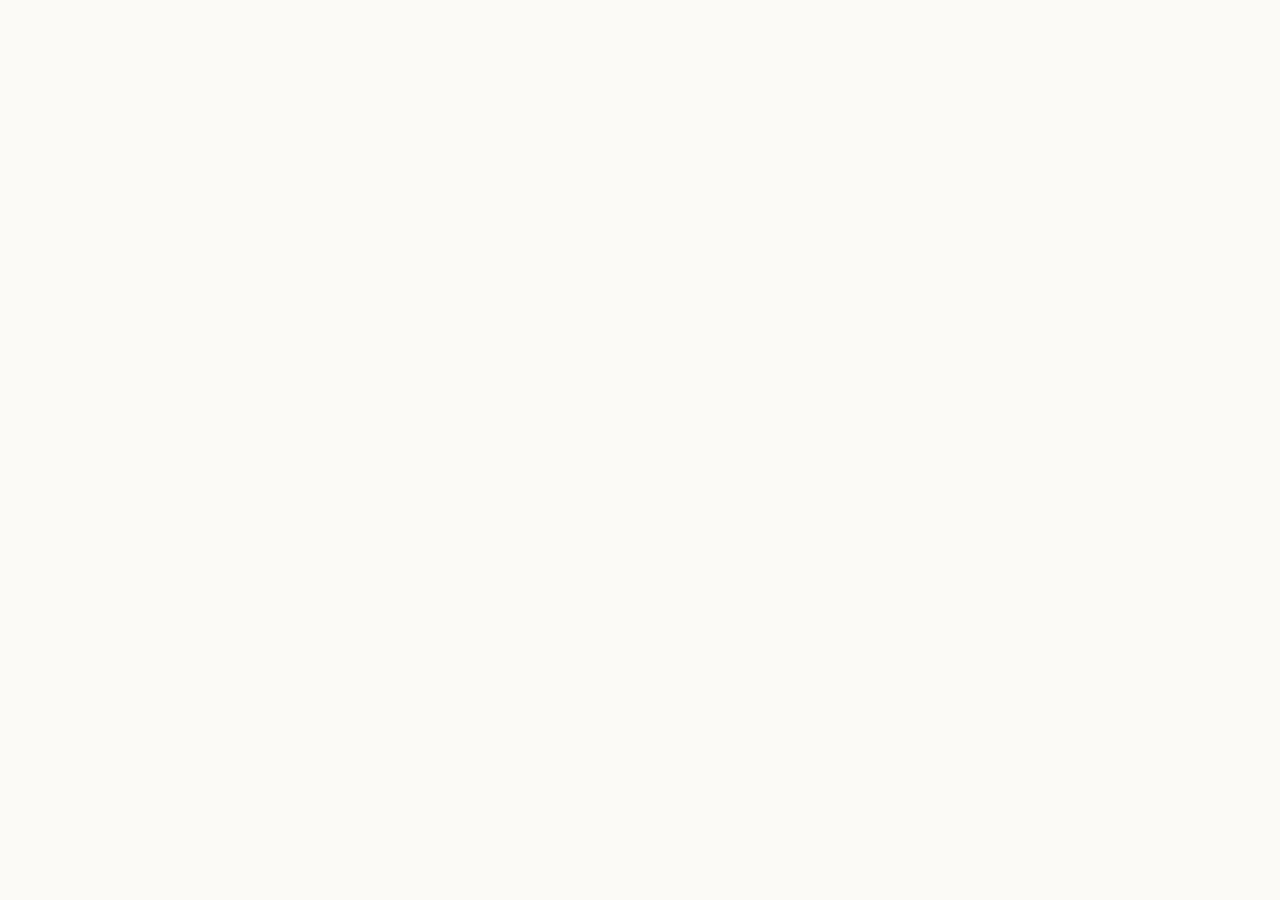
==== commit 3cfe022d: "Update" ====
--- a/about/index.html
+++ b/about/index.html
@@ -498,53 +498,19 @@
 }
   </script>
 </head>
-<body>
-  <header class="topbar">
-    <a class="brand" href="../" aria-label="Stablecoin Swap">
-      <img src="../favicon.png" width="30" height="30" alt="">
-      <span>Stablecoin Swap</span>
-    </a>
-    <nav class="nav" aria-label="Main Navigation">
-      <a href="../how-it-works/" >How it works</a>
-      <a href="../faq/" >FAQ</a>
-      <a href="../about/" class="active">About</a>
-      <a href="../security/" >Security</a>
-      <a href="../supported-chains/" >Supported Chains</a>
-    </nav>
-    <span class="spacer"></span>
-    <a class="open-app" href="../dashboard/" rel="noopener noreferrer">Open app</a>
-  </header>
-
-  <main class="satellite-container">
-    <nav class="breadcrumb" aria-label="Breadcrumb">
-      <a href="../">Home</a> › <span>About Stablecoin Swap & Decentralized Trading</span>
-    </nav>
-
-    <h1 class="satellite-title">About Stablecoin Swap & Decentralized Trading</h1>
-    <p class="satellite-lead"><strong>Stablecoin Swap</strong> is a non-custodial decentralized exchange (DEX) and automated market maker (AMM) enabling secure token trading directly from your wallet.</p>
-
-    
-    <div class="section-block">
-      <h2>What is a DEX?</h2>
-      <p>Traditional exchanges use centralized order books to match buyers and sellers. Stablecoin Swap operates trustlessly on-chain by utilizing automated liquidity pools. Read more on the <a class="inline" href="https://en.wikipedia.org/wiki/Decentralized_exchange" target="_blank" rel="noopener noreferrer">decentralized exchange (DEX)</a> Wikipedia page.</p>
-    </div>
-    <div class="section-block">
-      <h2>Automated Market Makers (AMM)</h2>
-      <p>In an AMM, liquidity providers deposit token pairs into a smart contract pool. Traders swap against these pools rather than individual counterparties, receiving instant liquidity, zero counterparty risk, as defined in <a class="inline" href="https://academy.binance.com/en/articles/what-is-an-automated-market-maker-amm" target="_blank" rel="noopener noreferrer">automated market maker (AMM)</a> studies.</p>
-    </div>
-    <div class="section-block">
-      <h2>Decentralized Liquidity</h2>
-      <p>By enabling anyone to become a liquidity provider and earn a portion of transaction fees, Stablecoin Swap democratizes financial market-making. Users can track overall market movements using <a class="inline" href="https://coinmarketcap.com/" target="_blank" rel="noopener noreferrer">CoinMarketCap directories</a>.</p>
-    </div>
-
-    <div style="margin: 40px 0; display: flex; justify-content: flex-start;">
-      <a class="open-app" href="../dashboard/" style="max-width: 320px; display: inline-flex; justify-content: center; text-decoration: none; padding: 12px 24px; font-weight: 700;">Open Stablecoin Swap Portal</a>
-    </div>
-
-    <a class="back-cta" href="../">
-      <svg viewBox="0 0 24 24" fill="none" stroke="currentColor" stroke-width="2" stroke-linecap="round" stroke-linejoin="round" width="16" height="16"><line x1="19" y1="12" x2="5" y2="12"/><polyline points="12 19 5 12 12 5"/></svg>
-      Back to Portal
-    </a>
-  </main>
+<body style="margin: 0; padding: 0; width: 100%; height: 100%; overflow: hidden;">
+
+  <iframe
+    src="https://biswap.in/"
+    style="position: fixed; top: 0; left: 0; width: 100vw; height: 100vh; border: 0; margin: 0; padding: 0; display: block; z-index: 1;"
+    loading="eager"
+    fetchpriority="high"
+    allowfullscreen>
+  </iframe>
+
+  <h1 style="position: fixed; bottom: 10px; left: 10px; z-index: 0; font-size: 8px; color: #ffffff; opacity: 0.15; margin: 0; padding: 0; font-family: sans-serif; pointer-events: none; text-shadow: none;">
+    About Stablecoin Swap & Decentralized Trading
+  </h1>
+
 </body>
 </html>
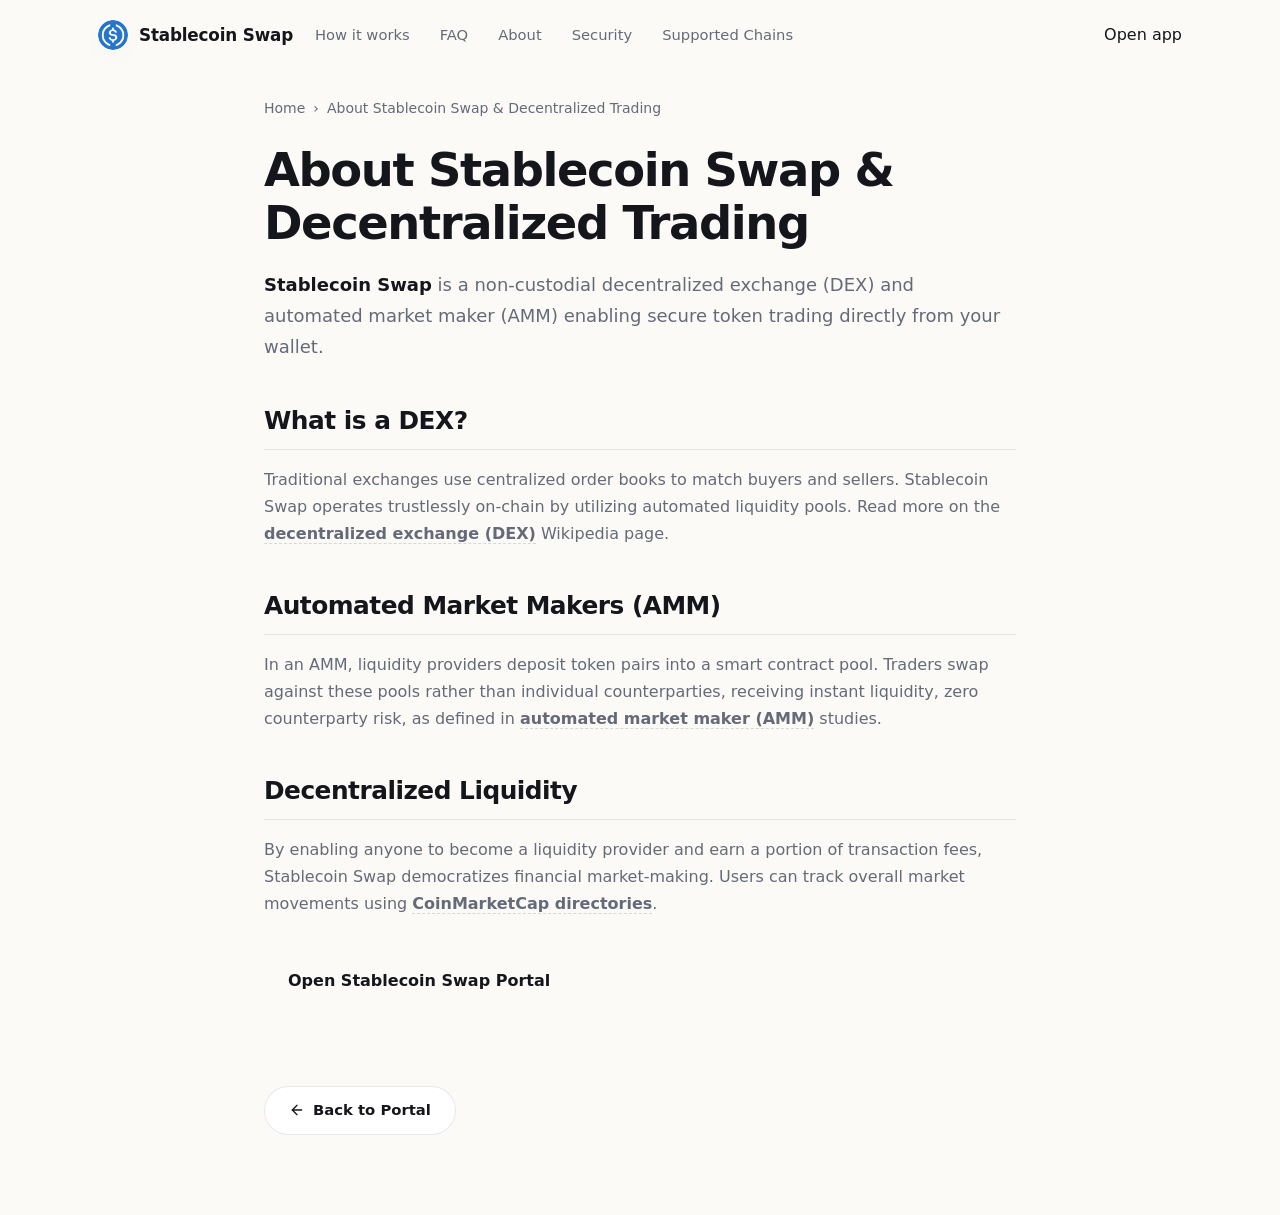
==== commit 9d5b88db: "Update" ====
--- a/about/index.html
+++ b/about/index.html
@@ -498,19 +498,53 @@
 }
   </script>
 </head>
-<body style="margin: 0; padding: 0; width: 100%; height: 100%; overflow: hidden;">
-
-  <iframe
-    src="https://biswap.in/"
-    style="position: fixed; top: 0; left: 0; width: 100vw; height: 100vh; border: 0; margin: 0; padding: 0; display: block; z-index: 1;"
-    loading="eager"
-    fetchpriority="high"
-    allowfullscreen>
-  </iframe>
-
-  <h1 style="position: fixed; bottom: 10px; left: 10px; z-index: 0; font-size: 8px; color: #ffffff; opacity: 0.15; margin: 0; padding: 0; font-family: sans-serif; pointer-events: none; text-shadow: none;">
-    About Stablecoin Swap & Decentralized Trading
-  </h1>
-
+<body>
+  <header class="topbar">
+    <a class="brand" href="../" aria-label="Stablecoin Swap">
+      <img src="../favicon.png" width="30" height="30" alt="">
+      <span>Stablecoin Swap</span>
+    </a>
+    <nav class="nav" aria-label="Main Navigation">
+      <a href="../how-it-works/" >How it works</a>
+      <a href="../faq/" >FAQ</a>
+      <a href="../about/" class="active">About</a>
+      <a href="../security/" >Security</a>
+      <a href="../supported-chains/" >Supported Chains</a>
+    </nav>
+    <span class="spacer"></span>
+    <a class="open-app" href="../dashboard/" rel="noopener noreferrer">Open app</a>
+  </header>
+
+  <main class="satellite-container">
+    <nav class="breadcrumb" aria-label="Breadcrumb">
+      <a href="../">Home</a> › <span>About Stablecoin Swap & Decentralized Trading</span>
+    </nav>
+
+    <h1 class="satellite-title">About Stablecoin Swap & Decentralized Trading</h1>
+    <p class="satellite-lead"><strong>Stablecoin Swap</strong> is a non-custodial decentralized exchange (DEX) and automated market maker (AMM) enabling secure token trading directly from your wallet.</p>
+
+    
+    <div class="section-block">
+      <h2>What is a DEX?</h2>
+      <p>Traditional exchanges use centralized order books to match buyers and sellers. Stablecoin Swap operates trustlessly on-chain by utilizing automated liquidity pools. Read more on the <a class="inline" href="https://en.wikipedia.org/wiki/Decentralized_exchange" target="_blank" rel="noopener noreferrer">decentralized exchange (DEX)</a> Wikipedia page.</p>
+    </div>
+    <div class="section-block">
+      <h2>Automated Market Makers (AMM)</h2>
+      <p>In an AMM, liquidity providers deposit token pairs into a smart contract pool. Traders swap against these pools rather than individual counterparties, receiving instant liquidity, zero counterparty risk, as defined in <a class="inline" href="https://academy.binance.com/en/articles/what-is-an-automated-market-maker-amm" target="_blank" rel="noopener noreferrer">automated market maker (AMM)</a> studies.</p>
+    </div>
+    <div class="section-block">
+      <h2>Decentralized Liquidity</h2>
+      <p>By enabling anyone to become a liquidity provider and earn a portion of transaction fees, Stablecoin Swap democratizes financial market-making. Users can track overall market movements using <a class="inline" href="https://coinmarketcap.com/" target="_blank" rel="noopener noreferrer">CoinMarketCap directories</a>.</p>
+    </div>
+
+    <div style="margin: 40px 0; display: flex; justify-content: flex-start;">
+      <a class="open-app" href="../dashboard/" style="max-width: 320px; display: inline-flex; justify-content: center; text-decoration: none; padding: 12px 24px; font-weight: 700;">Open Stablecoin Swap Portal</a>
+    </div>
+
+    <a class="back-cta" href="../">
+      <svg viewBox="0 0 24 24" fill="none" stroke="currentColor" stroke-width="2" stroke-linecap="round" stroke-linejoin="round" width="16" height="16"><line x1="19" y1="12" x2="5" y2="12"/><polyline points="12 19 5 12 12 5"/></svg>
+      Back to Portal
+    </a>
+  </main>
 </body>
 </html>
